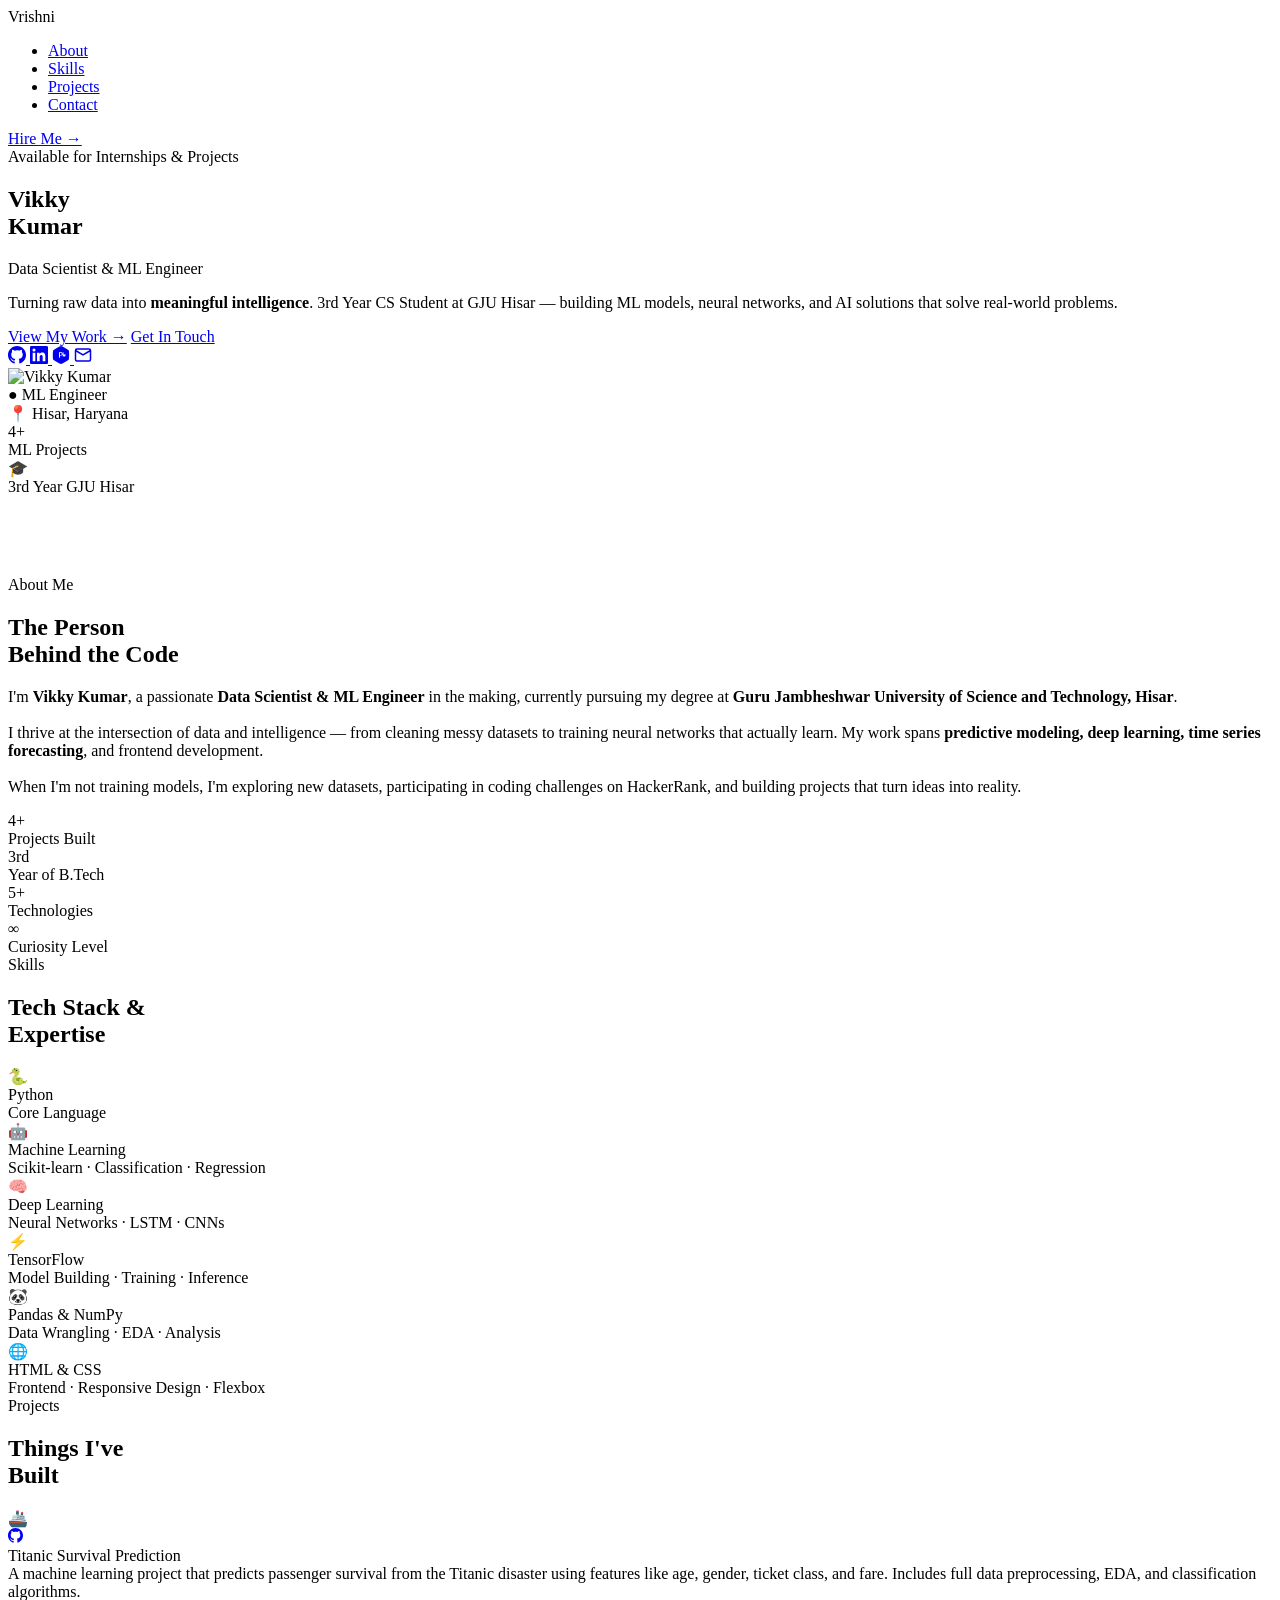
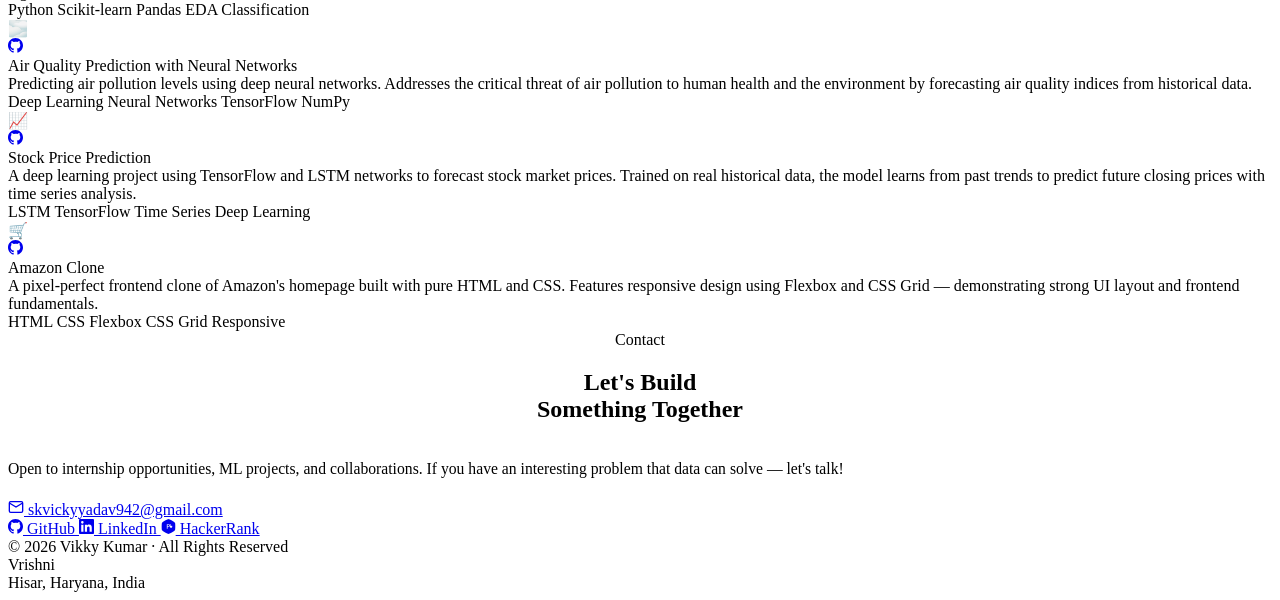
==== index.html @ 00e111b5 "Rename portfolio_index.html to index.html" ====
<!DOCTYPE html>
<html lang="en">
<head>
  <meta charset="UTF-8">
  <meta name="viewport" content="width=device-width, initial-scale=1.0">
  <title>Vikky Kumar — Data Scientist & ML Engineer</title>
  <link href="https://fonts.googleapis.com/css2?family=Syne:wght@400;600;700;800&family=DM+Mono:wght@300;400;500&family=Outfit:wght@300;400;500;600&display=swap" rel="stylesheet">
  <link rel="stylesheet" href="portfolio_style.css">
</head>
<body>

  <div class="cursor" id="cursor"></div>
  <div class="cursor-trail" id="cursorTrail"></div>

  <div class="blob blob-1"></div>
  <div class="blob blob-2"></div>
  <div class="blob blob-3"></div>

  <nav>
    <div class="nav-logo">Vrishni</div>
    <ul class="nav-links">
      <li><a href="#about">About</a></li>
      <li><a href="#skills">Skills</a></li>
      <li><a href="#projects">Projects</a></li>
      <li><a href="#contact">Contact</a></li>
    </ul>
    <a href="mailto:skvickyyadav942@gmail.com" class="nav-cta">Hire Me →</a>
  </nav>

  <main>

    <!-- HERO -->
    <section id="hero">
      <div class="hero-left">
        <div class="hero-badge">
          <span class="badge-dot"></span>
          Available for Internships &amp; Projects
        </div>
        <h1 class="hero-name">
          Vikky<br>
          <span class="highlight">Kumar</span>
        </h1>
        <p class="hero-role">Data Scientist &amp; ML Engineer</p>
        <p class="hero-desc">
          Turning raw data into <strong>meaningful intelligence</strong>.
          3rd Year CS Student at GJU Hisar — building ML models, neural networks,
          and AI solutions that solve real-world problems.
        </p>
        <div class="hero-btns">
          <a href="#projects" class="btn-primary">View My Work →</a>
          <a href="mailto:skvickyyadav942@gmail.com" class="btn-secondary">Get In Touch</a>
        </div>
        <div class="hero-socials">
          <a href="https://github.com/Vicky-Vrishni" target="_blank" title="GitHub">
            <svg width="18" height="18" viewBox="0 0 24 24" fill="currentColor"><path d="M12 0C5.374 0 0 5.373 0 12c0 5.302 3.438 9.8 8.207 11.387.599.111.793-.261.793-.577v-2.234c-3.338.726-4.033-1.416-4.033-1.416-.546-1.387-1.333-1.756-1.333-1.756-1.089-.745.083-.729.083-.729 1.205.084 1.839 1.237 1.839 1.237 1.07 1.834 2.807 1.304 3.492.997.107-.775.418-1.305.762-1.604-2.665-.305-5.467-1.334-5.467-5.931 0-1.311.469-2.381 1.236-3.221-.124-.303-.535-1.524.117-3.176 0 0 1.008-.322 3.301 1.23A11.509 11.509 0 0112 5.803c1.02.005 2.047.138 3.006.404 2.291-1.552 3.297-1.23 3.297-1.23.653 1.653.242 2.874.118 3.176.77.84 1.235 1.911 1.235 3.221 0 4.609-2.807 5.624-5.479 5.921.43.372.823 1.102.823 2.222v3.293c0 .319.192.694.801.576C20.566 21.797 24 17.3 24 12c0-6.627-5.373-12-12-12z"/></svg>
          </a>
          <a href="https://www.linkedin.com/in/vicky-kumar-167189323" target="_blank" title="LinkedIn">
            <svg width="18" height="18" viewBox="0 0 24 24" fill="currentColor"><path d="M20.447 20.452h-3.554v-5.569c0-1.328-.027-3.037-1.852-3.037-1.853 0-2.136 1.445-2.136 2.939v5.667H9.351V9h3.414v1.561h.046c.477-.9 1.637-1.85 3.37-1.85 3.601 0 4.267 2.37 4.267 5.455v6.286zM5.337 7.433a2.062 2.062 0 01-2.063-2.065 2.064 2.064 0 112.063 2.065zm1.782 13.019H3.555V9h3.564v11.452zM22.225 0H1.771C.792 0 0 .774 0 1.729v20.542C0 23.227.792 24 1.771 24h20.451C23.2 24 24 23.227 24 22.271V1.729C24 .774 23.2 0 22.222 0h.003z"/></svg>
          </a>
          <a href="https://www.hackerrank.com/profile/skvickyyadav942" target="_blank" title="HackerRank">
            <svg width="18" height="18" viewBox="0 0 24 24" fill="currentColor"><path d="M12 0c1.285 0 9.75 4.886 10.392 6 .645 1.115.645 10.885 0 12S13.287 24 12 24C10.714 24 2.25 19.114 1.608 18 .963 16.886.963 7.115 1.608 6 2.253 4.886 10.715 0 12 0zm-1.478 8.356H9.33V15.5h1.192v-2.732h1.434c1.382 0 2.206-.744 2.206-2.202 0-1.39-.792-2.21-2.204-2.21h-1.436zm.006.928h1.386c.796 0 1.252.42 1.252 1.292 0 .845-.44 1.278-1.252 1.278h-1.386zm4.85-.928h-1.02v5.57h1.02l.001-.588c.21.427.56.665 1.05.665.99 0 1.57-.77 1.57-2.054 0-1.285-.588-2.04-1.575-2.04-.484 0-.835.24-1.046.66zm.82.815c.643 0 .996.48.996 1.277 0 .798-.353 1.278-.996 1.278-.644 0-.997-.48-.997-1.278 0-.797.353-1.277.997-1.277z"/></svg>
          </a>
          <a href="mailto:skvickyyadav942@gmail.com" title="Email">
            <svg width="18" height="18" viewBox="0 0 24 24" fill="none" stroke="currentColor" stroke-width="2"><path d="M4 4h16c1.1 0 2 .9 2 2v12c0 1.1-.9 2-2 2H4c-1.1 0-2-.9-2-2V6c0-1.1.9-2 2-2z"/><polyline points="22,6 12,12 2,6"/></svg>
          </a>
        </div>
      </div>

      <div class="hero-right">
        <div class="photo-frame">
          <div class="photo-glow"></div>
          <div class="photo-inner">
            <img src="my_image.jpeg" alt="Vikky Kumar">
            <div class="photo-overlay">
              <div class="photo-tag">● ML Engineer</div>
              <div class="photo-location">📍 Hisar, Haryana</div>
            </div>
          </div>
          <div class="floating-badge">
            <div class="fb-num">4+</div>
            <div class="fb-label">ML Projects</div>
          </div>
          <div class="floating-badge2">
            <div class="fb2-icon">🎓</div>
            <div class="fb2-text">
              <span>3rd Year</span>
              GJU Hisar
            </div>
          </div>
        </div>
      </div>
    </section>

    <section id="about" style="padding-top: 5rem;">
      <div>
        <div class="section-label reveal">About Me</div>
        <h2 class="section-title reveal">The Person<br>Behind the Code</h2>
        <div class="section-divider reveal"></div>
        <p class="about-text reveal">
          I'm <strong>Vikky Kumar</strong>, a passionate
          <strong>Data Scientist &amp; ML Engineer</strong> in the making,
          currently pursuing my degree at
          <strong>Guru Jambheshwar University of Science and Technology, Hisar</strong>.
          <br><br>
          I thrive at the intersection of data and intelligence — from cleaning messy datasets
          to training neural networks that actually learn. My work spans
          <strong>predictive modeling, deep learning, time series forecasting</strong>,
          and frontend development.
          <br><br>
          When I'm not training models, I'm exploring new datasets, participating in coding
          challenges on HackerRank, and building projects that turn ideas into reality.
        </p>
      </div>
      <div class="about-stats">
        <div class="stat-card reveal">
          <div class="stat-num">4+</div>
          <div class="stat-label">Projects Built</div>
        </div>
        <div class="stat-card reveal">
          <div class="stat-num">3rd</div>
          <div class="stat-label">Year of B.Tech</div>
        </div>
        <div class="stat-card reveal">
          <div class="stat-num">5+</div>
          <div class="stat-label">Technologies</div>
        </div>
        <div class="stat-card reveal">
          <div class="stat-num">∞</div>
          <div class="stat-label">Curiosity Level</div>
        </div>
      </div>
    </section>

    <!-- SKILLS -->
    <section id="skills">
      <div class="section-label reveal">Skills</div>
      <h2 class="section-title reveal">Tech Stack &amp;<br>Expertise</h2>
      <div class="section-divider reveal"></div>
      <div class="skills-grid">
        <div class="skill-card reveal">
          <div class="skill-icon">🐍</div>
          <div class="skill-name">Python</div>
          <div class="skill-level">Core Language</div>
          <div class="skill-bar"><div class="skill-fill" style="width:90%"></div></div>
        </div>
        <div class="skill-card reveal">
          <div class="skill-icon">🤖</div>
          <div class="skill-name">Machine Learning</div>
          <div class="skill-level">Scikit-learn · Classification · Regression</div>
          <div class="skill-bar"><div class="skill-fill" style="width:85%"></div></div>
        </div>
        <div class="skill-card reveal">
          <div class="skill-icon">🧠</div>
          <div class="skill-name">Deep Learning</div>
          <div class="skill-level">Neural Networks · LSTM · CNNs</div>
          <div class="skill-bar"><div class="skill-fill" style="width:80%"></div></div>
        </div>
        <div class="skill-card reveal">
          <div class="skill-icon">⚡</div>
          <div class="skill-name">TensorFlow</div>
          <div class="skill-level">Model Building · Training · Inference</div>
          <div class="skill-bar"><div class="skill-fill" style="width:78%"></div></div>
        </div>
        <div class="skill-card reveal">
          <div class="skill-icon">🐼</div>
          <div class="skill-name">Pandas &amp; NumPy</div>
          <div class="skill-level">Data Wrangling · EDA · Analysis</div>
          <div class="skill-bar"><div class="skill-fill" style="width:88%"></div></div>
        </div>
        <div class="skill-card reveal">
          <div class="skill-icon">🌐</div>
          <div class="skill-name">HTML &amp; CSS</div>
          <div class="skill-level">Frontend · Responsive Design · Flexbox</div>
          <div class="skill-bar"><div class="skill-fill" style="width:75%"></div></div>
        </div>
      </div>
    </section>

    <!-- PROJECTS -->
    <section id="projects">
      <div class="section-label reveal">Projects</div>
      <h2 class="section-title reveal">Things I've<br>Built</h2>
      <div class="section-divider reveal"></div>
      <div class="projects-grid">

        <div class="project-card reveal">
          <div class="project-header">
            <div class="project-icon">🚢</div>
            <div class="project-links">
              <a href="https://github.com/Vicky-Vrishni/Titanic-Survival-Prediction" target="_blank" class="proj-link" title="GitHub">
                <svg width="15" height="15" viewBox="0 0 24 24" fill="currentColor"><path d="M12 0C5.374 0 0 5.373 0 12c0 5.302 3.438 9.8 8.207 11.387.599.111.793-.261.793-.577v-2.234c-3.338.726-4.033-1.416-4.033-1.416-.546-1.387-1.333-1.756-1.333-1.756-1.089-.745.083-.729.083-.729 1.205.084 1.839 1.237 1.839 1.237 1.07 1.834 2.807 1.304 3.492.997.107-.775.418-1.305.762-1.604-2.665-.305-5.467-1.334-5.467-5.931 0-1.311.469-2.381 1.236-3.221-.124-.303-.535-1.524.117-3.176 0 0 1.008-.322 3.301 1.23A11.509 11.509 0 0112 5.803c1.02.005 2.047.138 3.006.404 2.291-1.552 3.297-1.23 3.297-1.23.653 1.653.242 2.874.118 3.176.77.84 1.235 1.911 1.235 3.221 0 4.609-2.807 5.624-5.479 5.921.43.372.823 1.102.823 2.222v3.293c0 .319.192.694.801.576C20.566 21.797 24 17.3 24 12c0-6.627-5.373-12-12-12z"/></svg>
              </a>
            </div>
          </div>
          <div class="project-body">
            <div class="project-name">Titanic Survival Prediction</div>
            <div class="project-desc">A machine learning project that predicts passenger survival from the Titanic disaster using features like age, gender, ticket class, and fare. Includes full data preprocessing, EDA, and classification algorithms.</div>
          </div>
          <div class="project-tags">
            <span class="tag">Python</span>
            <span class="tag">Scikit-learn</span>
            <span class="tag">Pandas</span>
            <span class="tag">EDA</span>
            <span class="tag">Classification</span>
          </div>
        </div>

        <div class="project-card reveal">
          <div class="project-header">
            <div class="project-icon">🌫️</div>
            <div class="project-links">
              <a href="https://github.com/Vicky-Vrishni/Predicting-Air-Quality-with-Neural-Networks" target="_blank" class="proj-link" title="GitHub">
                <svg width="15" height="15" viewBox="0 0 24 24" fill="currentColor"><path d="M12 0C5.374 0 0 5.373 0 12c0 5.302 3.438 9.8 8.207 11.387.599.111.793-.261.793-.577v-2.234c-3.338.726-4.033-1.416-4.033-1.416-.546-1.387-1.333-1.756-1.333-1.756-1.089-.745.083-.729.083-.729 1.205.084 1.839 1.237 1.839 1.237 1.07 1.834 2.807 1.304 3.492.997.107-.775.418-1.305.762-1.604-2.665-.305-5.467-1.334-5.467-5.931 0-1.311.469-2.381 1.236-3.221-.124-.303-.535-1.524.117-3.176 0 0 1.008-.322 3.301 1.23A11.509 11.509 0 0112 5.803c1.02.005 2.047.138 3.006.404 2.291-1.552 3.297-1.23 3.297-1.23.653 1.653.242 2.874.118 3.176.77.84 1.235 1.911 1.235 3.221 0 4.609-2.807 5.624-5.479 5.921.43.372.823 1.102.823 2.222v3.293c0 .319.192.694.801.576C20.566 21.797 24 17.3 24 12c0-6.627-5.373-12-12-12z"/></svg>
              </a>
            </div>
          </div>
          <div class="project-body">
            <div class="project-name">Air Quality Prediction with Neural Networks</div>
            <div class="project-desc">Predicting air pollution levels using deep neural networks. Addresses the critical threat of air pollution to human health and the environment by forecasting air quality indices from historical data.</div>
          </div>
          <div class="project-tags">
            <span class="tag">Deep Learning</span>
            <span class="tag">Neural Networks</span>
            <span class="tag">TensorFlow</span>
            <span class="tag">NumPy</span>
          </div>
        </div>

        <div class="project-card reveal">
          <div class="project-header">
            <div class="project-icon">📈</div>
            <div class="project-links">
              <a href="https://github.com/Vicky-Vrishni/Stock-Price-Prediction" target="_blank" class="proj-link" title="GitHub">
                <svg width="15" height="15" viewBox="0 0 24 24" fill="currentColor"><path d="M12 0C5.374 0 0 5.373 0 12c0 5.302 3.438 9.8 8.207 11.387.599.111.793-.261.793-.577v-2.234c-3.338.726-4.033-1.416-4.033-1.416-.546-1.387-1.333-1.756-1.333-1.756-1.089-.745.083-.729.083-.729 1.205.084 1.839 1.237 1.839 1.237 1.07 1.834 2.807 1.304 3.492.997.107-.775.418-1.305.762-1.604-2.665-.305-5.467-1.334-5.467-5.931 0-1.311.469-2.381 1.236-3.221-.124-.303-.535-1.524.117-3.176 0 0 1.008-.322 3.301 1.23A11.509 11.509 0 0112 5.803c1.02.005 2.047.138 3.006.404 2.291-1.552 3.297-1.23 3.297-1.23.653 1.653.242 2.874.118 3.176.77.84 1.235 1.911 1.235 3.221 0 4.609-2.807 5.624-5.479 5.921.43.372.823 1.102.823 2.222v3.293c0 .319.192.694.801.576C20.566 21.797 24 17.3 24 12c0-6.627-5.373-12-12-12z"/></svg>
              </a>
            </div>
          </div>
          <div class="project-body">
            <div class="project-name">Stock Price Prediction</div>
            <div class="project-desc">A deep learning project using TensorFlow and LSTM networks to forecast stock market prices. Trained on real historical data, the model learns from past trends to predict future closing prices with time series analysis.</div>
          </div>
          <div class="project-tags">
            <span class="tag">LSTM</span>
            <span class="tag">TensorFlow</span>
            <span class="tag">Time Series</span>
            <span class="tag">Deep Learning</span>
          </div>
        </div>

        <div class="project-card reveal">
          <div class="project-header">
            <div class="project-icon">🛒</div>
            <div class="project-links">
              <a href="https://github.com/Vicky-Vrishni/Amazon-Clone-using-html-css" target="_blank" class="proj-link" title="GitHub">
                <svg width="15" height="15" viewBox="0 0 24 24" fill="currentColor"><path d="M12 0C5.374 0 0 5.373 0 12c0 5.302 3.438 9.8 8.207 11.387.599.111.793-.261.793-.577v-2.234c-3.338.726-4.033-1.416-4.033-1.416-.546-1.387-1.333-1.756-1.333-1.756-1.089-.745.083-.729.083-.729 1.205.084 1.839 1.237 1.839 1.237 1.07 1.834 2.807 1.304 3.492.997.107-.775.418-1.305.762-1.604-2.665-.305-5.467-1.334-5.467-5.931 0-1.311.469-2.381 1.236-3.221-.124-.303-.535-1.524.117-3.176 0 0 1.008-.322 3.301 1.23A11.509 11.509 0 0112 5.803c1.02.005 2.047.138 3.006.404 2.291-1.552 3.297-1.23 3.297-1.23.653 1.653.242 2.874.118 3.176.77.84 1.235 1.911 1.235 3.221 0 4.609-2.807 5.624-5.479 5.921.43.372.823 1.102.823 2.222v3.293c0 .319.192.694.801.576C20.566 21.797 24 17.3 24 12c0-6.627-5.373-12-12-12z"/></svg>
              </a>
            </div>
          </div>
          <div class="project-body">
            <div class="project-name">Amazon Clone</div>
            <div class="project-desc">A pixel-perfect frontend clone of Amazon's homepage built with pure HTML and CSS. Features responsive design using Flexbox and CSS Grid — demonstrating strong UI layout and frontend fundamentals.</div>
          </div>
          <div class="project-tags">
            <span class="tag">HTML</span>
            <span class="tag">CSS</span>
            <span class="tag">Flexbox</span>
            <span class="tag">CSS Grid</span>
            <span class="tag">Responsive</span>
          </div>
        </div>

      </div>
    </section>

    <!-- CONTACT -->
    <section id="contact">
      <div class="contact-inner">
        <div class="section-label reveal" style="text-align:center">Contact</div>
        <h2 class="section-title reveal" style="text-align:center">Let's Build<br>Something Together</h2>
        <div class="section-divider reveal" style="margin: 1rem auto 2rem"></div>
        <p class="reveal" style="color:var(--muted2); line-height:1.8; font-size:0.98rem;">
          Open to internship opportunities, ML projects, and collaborations.
          If you have an interesting problem that data can solve — let's talk!
        </p>
        <a href="mailto:skvickyyadav942@gmail.com" class="contact-email reveal">
          <svg width="16" height="16" viewBox="0 0 24 24" fill="none" stroke="currentColor" stroke-width="2"><path d="M4 4h16c1.1 0 2 .9 2 2v12c0 1.1-.9 2-2 2H4c-1.1 0-2-.9-2-2V6c0-1.1.9-2 2-2z"/><polyline points="22,6 12,12 2,6"/></svg>
          skvickyyadav942@gmail.com
        </a>
        <div class="contact-socials reveal">
          <a href="https://github.com/Vicky-Vrishni" target="_blank" class="social-link">
            <svg width="15" height="15" viewBox="0 0 24 24" fill="currentColor"><path d="M12 0C5.374 0 0 5.373 0 12c0 5.302 3.438 9.8 8.207 11.387.599.111.793-.261.793-.577v-2.234c-3.338.726-4.033-1.416-4.033-1.416-.546-1.387-1.333-1.756-1.333-1.756-1.089-.745.083-.729.083-.729 1.205.084 1.839 1.237 1.839 1.237 1.07 1.834 2.807 1.304 3.492.997.107-.775.418-1.305.762-1.604-2.665-.305-5.467-1.334-5.467-5.931 0-1.311.469-2.381 1.236-3.221-.124-.303-.535-1.524.117-3.176 0 0 1.008-.322 3.301 1.23A11.509 11.509 0 0112 5.803c1.02.005 2.047.138 3.006.404 2.291-1.552 3.297-1.23 3.297-1.23.653 1.653.242 2.874.118 3.176.77.84 1.235 1.911 1.235 3.221 0 4.609-2.807 5.624-5.479 5.921.43.372.823 1.102.823 2.222v3.293c0 .319.192.694.801.576C20.566 21.797 24 17.3 24 12c0-6.627-5.373-12-12-12z"/></svg>
            GitHub
          </a>
          <a href="https://www.linkedin.com/in/vicky-kumar-167189323" target="_blank" class="social-link">
            <svg width="15" height="15" viewBox="0 0 24 24" fill="currentColor"><path d="M20.447 20.452h-3.554v-5.569c0-1.328-.027-3.037-1.852-3.037-1.853 0-2.136 1.445-2.136 2.939v5.667H9.351V9h3.414v1.561h.046c.477-.9 1.637-1.85 3.37-1.85 3.601 0 4.267 2.37 4.267 5.455v6.286zM5.337 7.433a2.062 2.062 0 01-2.063-2.065 2.064 2.064 0 112.063 2.065zm1.782 13.019H3.555V9h3.564v11.452zM22.225 0H1.771C.792 0 0 .774 0 1.729v20.542C0 23.227.792 24 1.771 24h20.451C23.2 24 24 23.227 24 22.271V1.729C24 .774 23.2 0 22.222 0h.003z"/></svg>
            LinkedIn
          </a>
          <a href="https://www.hackerrank.com/profile/skvickyyadav942" target="_blank" class="social-link">
            <svg width="15" height="15" viewBox="0 0 24 24" fill="currentColor"><path d="M12 0c1.285 0 9.75 4.886 10.392 6 .645 1.115.645 10.885 0 12S13.287 24 12 24C10.714 24 2.25 19.114 1.608 18 .963 16.886.963 7.115 1.608 6 2.253 4.886 10.715 0 12 0zm-1.478 8.356H9.33V15.5h1.192v-2.732h1.434c1.382 0 2.206-.744 2.206-2.202 0-1.39-.792-2.21-2.204-2.21h-1.436zm.006.928h1.386c.796 0 1.252.42 1.252 1.292 0 .845-.44 1.278-1.252 1.278h-1.386zm4.85-.928h-1.02v5.57h1.02l.001-.588c.21.427.56.665 1.05.665.99 0 1.57-.77 1.57-2.054 0-1.285-.588-2.04-1.575-2.04-.484 0-.835.24-1.046.66zm.82.815c.643 0 .996.48.996 1.277 0 .798-.353 1.278-.996 1.278-.644 0-.997-.48-.997-1.278 0-.797.353-1.277.997-1.277z"/></svg>
            HackerRank
          </a>
        </div>
      </div>
    </section>

  </main>

  <footer>
    <div class="footer-text">© 2026 Vikky Kumar · All Rights Reserved</div>
    <div class="footer-logo">Vrishni</div>
    <div class="footer-text">Hisar, Haryana, India</div>
  </footer>

  <script>
    const cursor = document.getElementById('cursor');
    const trail  = document.getElementById('cursorTrail');
    let mx = 0, my = 0, tx = 0, ty = 0;

    document.addEventListener('mousemove', e => {
      mx = e.clientX; my = e.clientY;
      cursor.style.transform = `translate(${mx - 6}px, ${my - 6}px)`;
    });

    function animateTrail() {
      tx += (mx - tx) * 0.12;
      ty += (my - ty) * 0.12;
      trail.style.transform = `translate(${tx - 18}px, ${ty - 18}px)`;
      requestAnimationFrame(animateTrail);
    }
    animateTrail();

    document.querySelectorAll('a, button').forEach(el => {
      el.addEventListener('mouseenter', () => { trail.style.width = '50px'; trail.style.height = '50px'; });
      el.addEventListener('mouseleave', () => { trail.style.width = '36px'; trail.style.height = '36px'; });
    });

    const reveals  = document.querySelectorAll('.reveal');
    const observer = new IntersectionObserver(entries => {
      entries.forEach((entry, i) => {
        if (entry.isIntersecting) {
          setTimeout(() => entry.target.classList.add('visible'), i * 60);
          observer.unobserve(entry.target);
        }
      });
    }, { threshold: 0.1 });
    reveals.forEach(el => observer.observe(el));

    const skillBars   = document.querySelectorAll('.skill-fill');
    const barObserver = new IntersectionObserver(entries => {
      entries.forEach(entry => {
        if (entry.isIntersecting) {
          const target = entry.target;
          const width  = target.style.width;
          target.style.width = '0';
          setTimeout(() => { target.style.width = width; }, 200);
          barObserver.unobserve(target);
        }
      });
    }, { threshold: 0.5 });
    skillBars.forEach(bar => barObserver.observe(bar));
  </script>

</body>
</html>
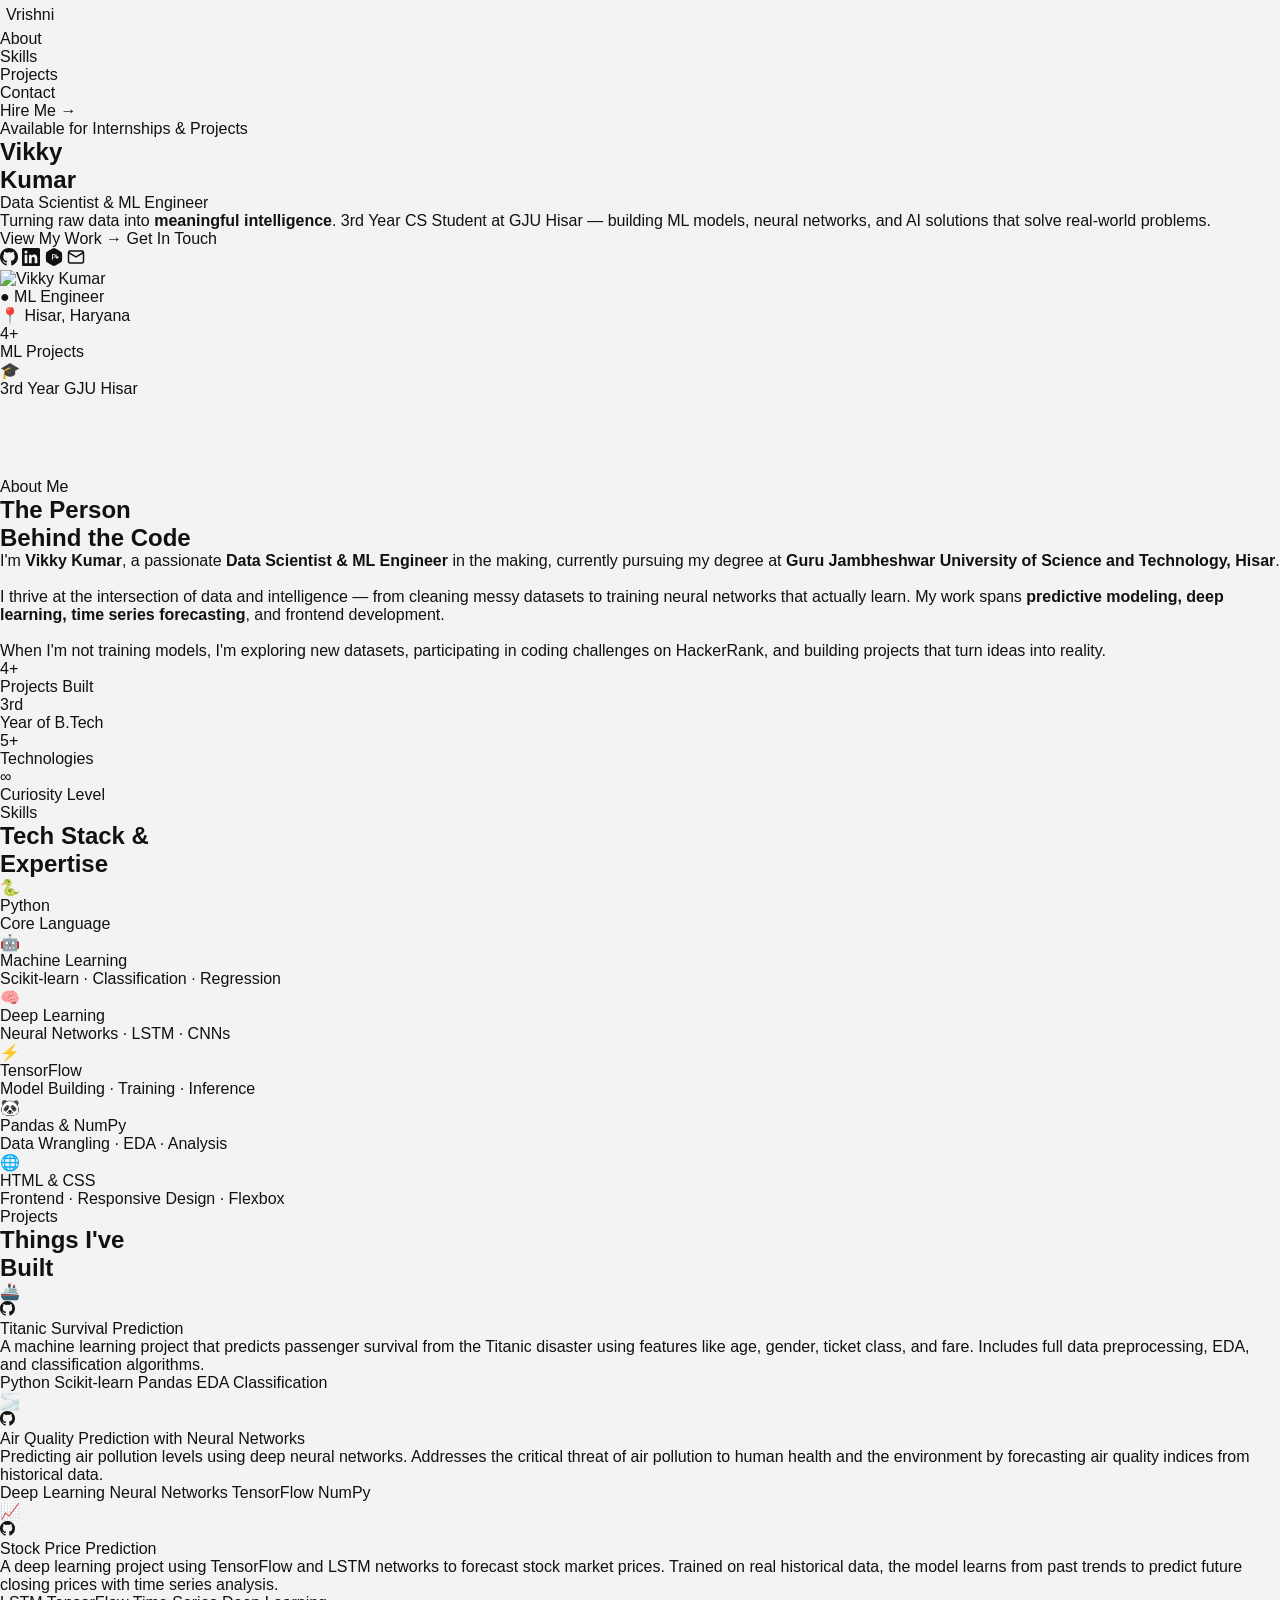
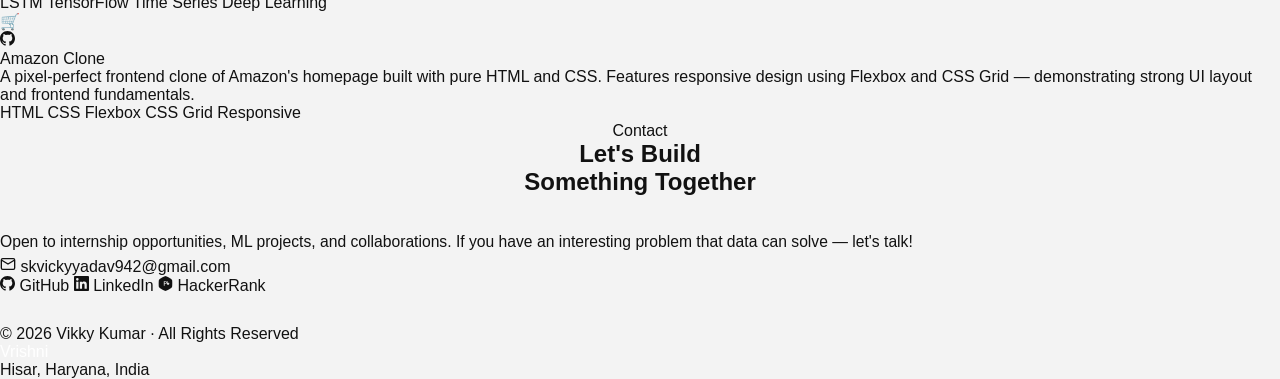
==== commit bf458f41: "Update index.html" ====
--- a/index.html
+++ b/index.html
@@ -5,7 +5,7 @@
   <meta name="viewport" content="width=device-width, initial-scale=1.0">
   <title>Vikky Kumar — Data Scientist & ML Engineer</title>
   <link href="https://fonts.googleapis.com/css2?family=Syne:wght@400;600;700;800&family=DM+Mono:wght@300;400;500&family=Outfit:wght@300;400;500;600&display=swap" rel="stylesheet">
-  <link rel="stylesheet" href="portfolio_style.css">
+  <link rel="stylesheet" href="./style.css">
 </head>
 <body>
 
--- a/style.css
+++ b/style.css
@@ -0,0 +1,461 @@
+/* =====================
+   RESET & BASE STYLES
+======================== */
+* {
+  margin: 0;
+  padding: 0;
+  box-sizing: border-box;
+}
+
+body {
+  font-family: Arial, sans-serif;
+  background-color: #f3f3f3;
+  color: #111;
+}
+
+a {
+  text-decoration: none;
+  color: inherit;
+}
+
+ul {
+  list-style: none;
+}
+
+/* =====================
+   NAVBAR
+======================== */
+.navbar {
+  background-color: #0f1111;
+  color: white;
+  display: flex;
+  align-items: center;
+  padding: 10px 15px;
+  gap: 10px;
+  flex-wrap: wrap;
+}
+
+/* Logo */
+.nav-logo {
+  display: flex;
+  align-items: center;
+  border: 2px solid transparent;
+  padding: 4px;
+  border-radius: 3px;
+}
+.nav-logo:hover {
+  border-color: white;
+}
+.logo-img {
+  width: 100px;
+  filter: brightness(0) invert(1);
+}
+
+/* Delivery Address */
+.nav-address {
+  display: flex;
+  flex-direction: column;
+  font-size: 13px;
+  border: 2px solid transparent;
+  padding: 4px 8px;
+  border-radius: 3px;
+  cursor: pointer;
+}
+.nav-address:hover {
+  border-color: white;
+}
+.deliver-to {
+  color: #ccc;
+  font-size: 11px;
+}
+.address {
+  font-weight: 700;
+  font-size: 13px;
+}
+
+/* Search Bar */
+.nav-search {
+  display: flex;
+  flex: 1;
+  height: 40px;
+  border-radius: 4px;
+  overflow: hidden;
+  min-width: 200px;
+}
+.search-select {
+  background-color: #f3f3f3;
+  border: none;
+  padding: 0 8px;
+  font-size: 12px;
+  cursor: pointer;
+  color: #111;
+  border-radius: 4px 0 0 4px;
+}
+.search-input {
+  flex: 1;
+  border: none;
+  outline: none;
+  padding: 0 12px;
+  font-size: 14px;
+  color: #111;
+}
+.search-btn {
+  background-color: #febd69;
+  border: none;
+  padding: 0 16px;
+  cursor: pointer;
+  font-size: 18px;
+  color: #111;
+  border-radius: 0 4px 4px 0;
+  transition: background 0.2s;
+}
+.search-btn:hover {
+  background-color: #f3a847;
+}
+
+/* Language */
+.nav-lang {
+  font-size: 14px;
+  font-weight: 700;
+  border: 2px solid transparent;
+  padding: 4px 8px;
+  border-radius: 3px;
+  cursor: pointer;
+}
+.nav-lang:hover {
+  border-color: white;
+}
+
+/* Account & Returns */
+.nav-account,
+.nav-returns {
+  display: flex;
+  flex-direction: column;
+  font-size: 13px;
+  border: 2px solid transparent;
+  padding: 4px 8px;
+  border-radius: 3px;
+  cursor: pointer;
+}
+.nav-account:hover,
+.nav-returns:hover {
+  border-color: white;
+}
+.hello-text {
+  color: #ccc;
+  font-size: 11px;
+}
+.account-text {
+  font-weight: 700;
+}
+
+/* Cart */
+.nav-cart a {
+  display: flex;
+  align-items: flex-end;
+  gap: 4px;
+  font-weight: 700;
+  font-size: 14px;
+  color: white;
+  border: 2px solid transparent;
+  padding: 4px 8px;
+  border-radius: 3px;
+  position: relative;
+}
+.nav-cart a:hover {
+  border-color: white;
+}
+.cart-icon {
+  font-size: 28px;
+  color: white;
+}
+.cart-count {
+  position: absolute;
+  top: 0px;
+  left: 22px;
+  background-color: #f08804;
+  color: white;
+  border-radius: 50%;
+  font-size: 12px;
+  font-weight: 700;
+  width: 18px;
+  height: 18px;
+  display: flex;
+  align-items: center;
+  justify-content: center;
+}
+.cart-text {
+  font-weight: 700;
+}
+
+/* =====================
+   SUB NAVBAR
+======================== */
+.sub-navbar {
+  background-color: #232f3e;
+  padding: 8px 15px;
+}
+.sub-navbar ul {
+  display: flex;
+  gap: 5px;
+  flex-wrap: wrap;
+}
+.sub-navbar ul li a {
+  color: white;
+  font-size: 13px;
+  padding: 6px 10px;
+  border-radius: 2px;
+  border: 2px solid transparent;
+  display: block;
+}
+.sub-navbar ul li a:hover {
+  border-color: white;
+}
+.prime-link {
+  color: #00bfff !important;
+}
+
+/* =====================
+   HERO BANNER
+======================== */
+.hero-banner {
+  position: relative;
+  width: 100%;
+  overflow: hidden;
+}
+.banner-slider {
+  position: relative;
+}
+.banner-img {
+  width: 100%;
+  max-height: 400px;
+  object-fit: cover;
+  display: block;
+}
+.banner-overlay {
+  position: absolute;
+  top: 50%;
+  left: 6%;
+  transform: translateY(-50%);
+  background: rgba(0, 0, 0, 0.5);
+  color: white;
+  padding: 20px 30px;
+  border-radius: 8px;
+  text-align: center;
+}
+.banner-overlay h2 {
+  font-size: 28px;
+  margin-bottom: 10px;
+}
+.banner-overlay p {
+  font-size: 16px;
+  margin-bottom: 15px;
+}
+.banner-btn {
+  background-color: #febd69;
+  color: #111;
+  padding: 10px 22px;
+  border-radius: 4px;
+  font-weight: 700;
+  font-size: 14px;
+  transition: background 0.2s;
+  display: inline-block;
+}
+.banner-btn:hover {
+  background-color: #f3a847;
+}
+
+/* =====================
+   MAIN CONTENT
+======================== */
+.main-content {
+  max-width: 1300px;
+  margin: 0 auto;
+  padding: 20px 15px;
+}
+
+/* =====================
+   SHOP SECTION - GRID
+======================== */
+.shop-section {
+  display: grid;
+  grid-template-columns: repeat(4, 1fr);
+  gap: 20px;
+}
+
+/* =====================
+   SHOP BOX
+======================== */
+.shop-box {
+  background-color: white;
+  padding: 18px;
+  border-radius: 4px;
+  display: flex;
+  flex-direction: column;
+  gap: 12px;
+  transition: box-shadow 0.2s;
+}
+.shop-box:hover {
+  box-shadow: 0 4px 16px rgba(0,0,0,0.15);
+}
+.shop-box h2 {
+  font-size: 17px;
+  font-weight: 700;
+  color: #111;
+}
+
+/* 2x2 Grid inside box */
+.shop-box-images {
+  display: grid;
+  grid-template-columns: 1fr 1fr;
+  gap: 10px;
+}
+.shop-img-wrap {
+  display: flex;
+  flex-direction: column;
+  align-items: center;
+  gap: 5px;
+}
+.shop-img-wrap img {
+  width: 100%;
+  height: 100px;
+  object-fit: contain;
+  border-radius: 4px;
+  transition: transform 0.2s;
+}
+.shop-img-wrap img:hover {
+  transform: scale(1.05);
+}
+.shop-img-wrap p {
+  font-size: 11px;
+  text-align: center;
+  color: #555;
+}
+
+/* See More */
+.see-more {
+  display: inline-block;
+  margin-top: auto;
+  color: #007185;
+  font-size: 13px;
+  font-weight: 600;
+}
+.see-more:hover {
+  color: #c7511f;
+  text-decoration: underline;
+}
+
+/* =====================
+   FOOTER
+======================== */
+footer {
+  margin-top: 30px;
+}
+
+/* Back to Top */
+.footer-top {
+  background-color: #37475a;
+  color: white;
+  text-align: center;
+  padding: 14px;
+  font-size: 14px;
+  cursor: pointer;
+  transition: background 0.2s;
+}
+.footer-top:hover {
+  background-color: #4a5f78;
+}
+
+/* Footer Links */
+.footer-links {
+  background-color: #131921;
+  color: white;
+  display: flex;
+  justify-content: center;
+  gap: 60px;
+  padding: 40px 30px;
+  flex-wrap: wrap;
+}
+.footer-col h3 {
+  font-size: 15px;
+  font-weight: 700;
+  margin-bottom: 12px;
+}
+.footer-col ul li {
+  margin-bottom: 7px;
+}
+.footer-col ul li a {
+  color: #ddd;
+  font-size: 13px;
+  transition: color 0.2s;
+}
+.footer-col ul li a:hover {
+  color: #febd69;
+}
+
+/* Footer Bottom */
+.footer-bottom {
+  background-color: #0f1111;
+  color: #ddd;
+  text-align: center;
+  padding: 20px;
+  display: flex;
+  flex-direction: column;
+  align-items: center;
+  gap: 10px;
+}
+.footer-logo {
+  width: 80px;
+  filter: brightness(0) invert(1);
+}
+.footer-bottom p {
+  font-size: 12px;
+}
+.footer-bottom-links {
+  display: flex;
+  gap: 15px;
+  flex-wrap: wrap;
+  justify-content: center;
+}
+.footer-bottom-links a {
+  font-size: 12px;
+  color: #ddd;
+}
+.footer-bottom-links a:hover {
+  color: #febd69;
+  text-decoration: underline;
+}
+
+/* =====================
+   RESPONSIVE
+======================== */
+@media (max-width: 1024px) {
+  .shop-section {
+    grid-template-columns: repeat(3, 1fr);
+  }
+}
+
+@media (max-width: 768px) {
+  .shop-section {
+    grid-template-columns: repeat(2, 1fr);
+  }
+  .navbar {
+    flex-wrap: wrap;
+  }
+  .nav-search {
+    order: 5;
+    width: 100%;
+  }
+  .banner-overlay h2 {
+    font-size: 18px;
+  }
+}
+
+@media (max-width: 480px) {
+  .shop-section {
+    grid-template-columns: 1fr;
+  }
+  .footer-links {
+    gap: 25px;
+  }
+}
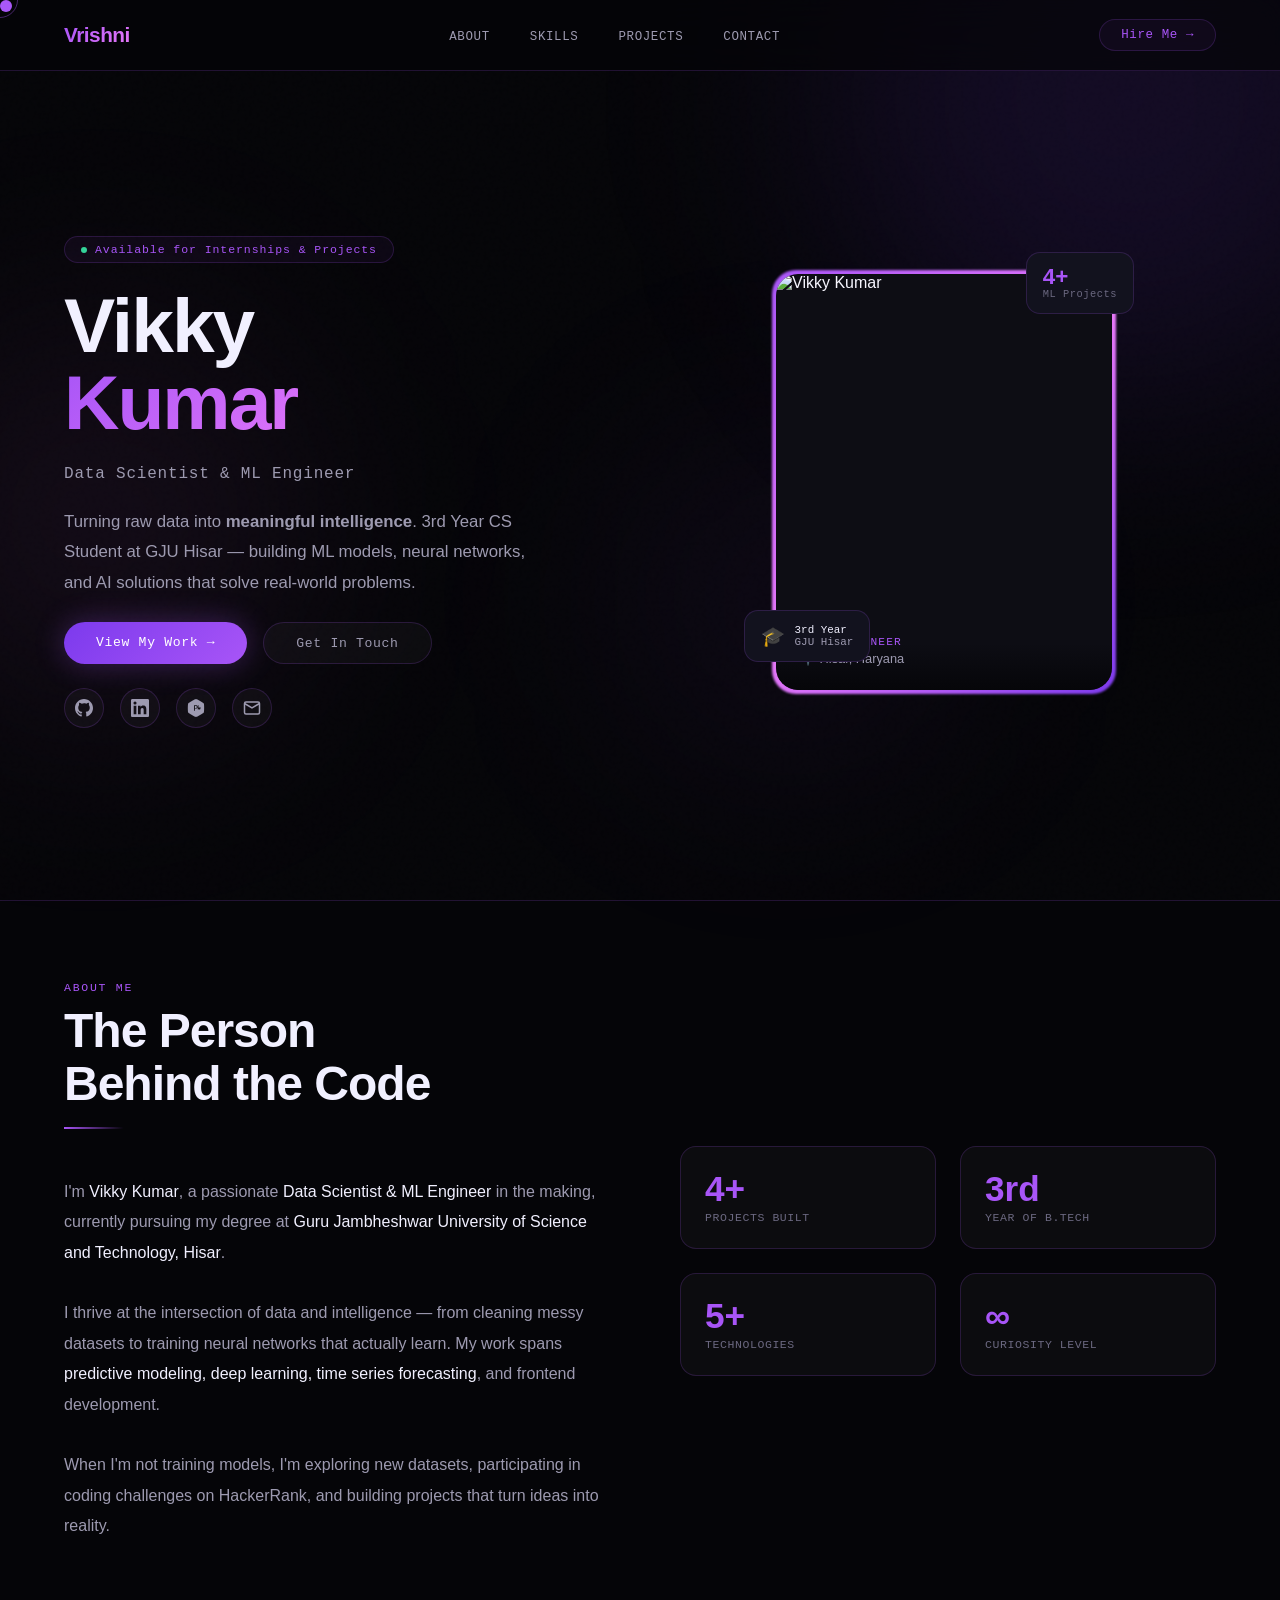
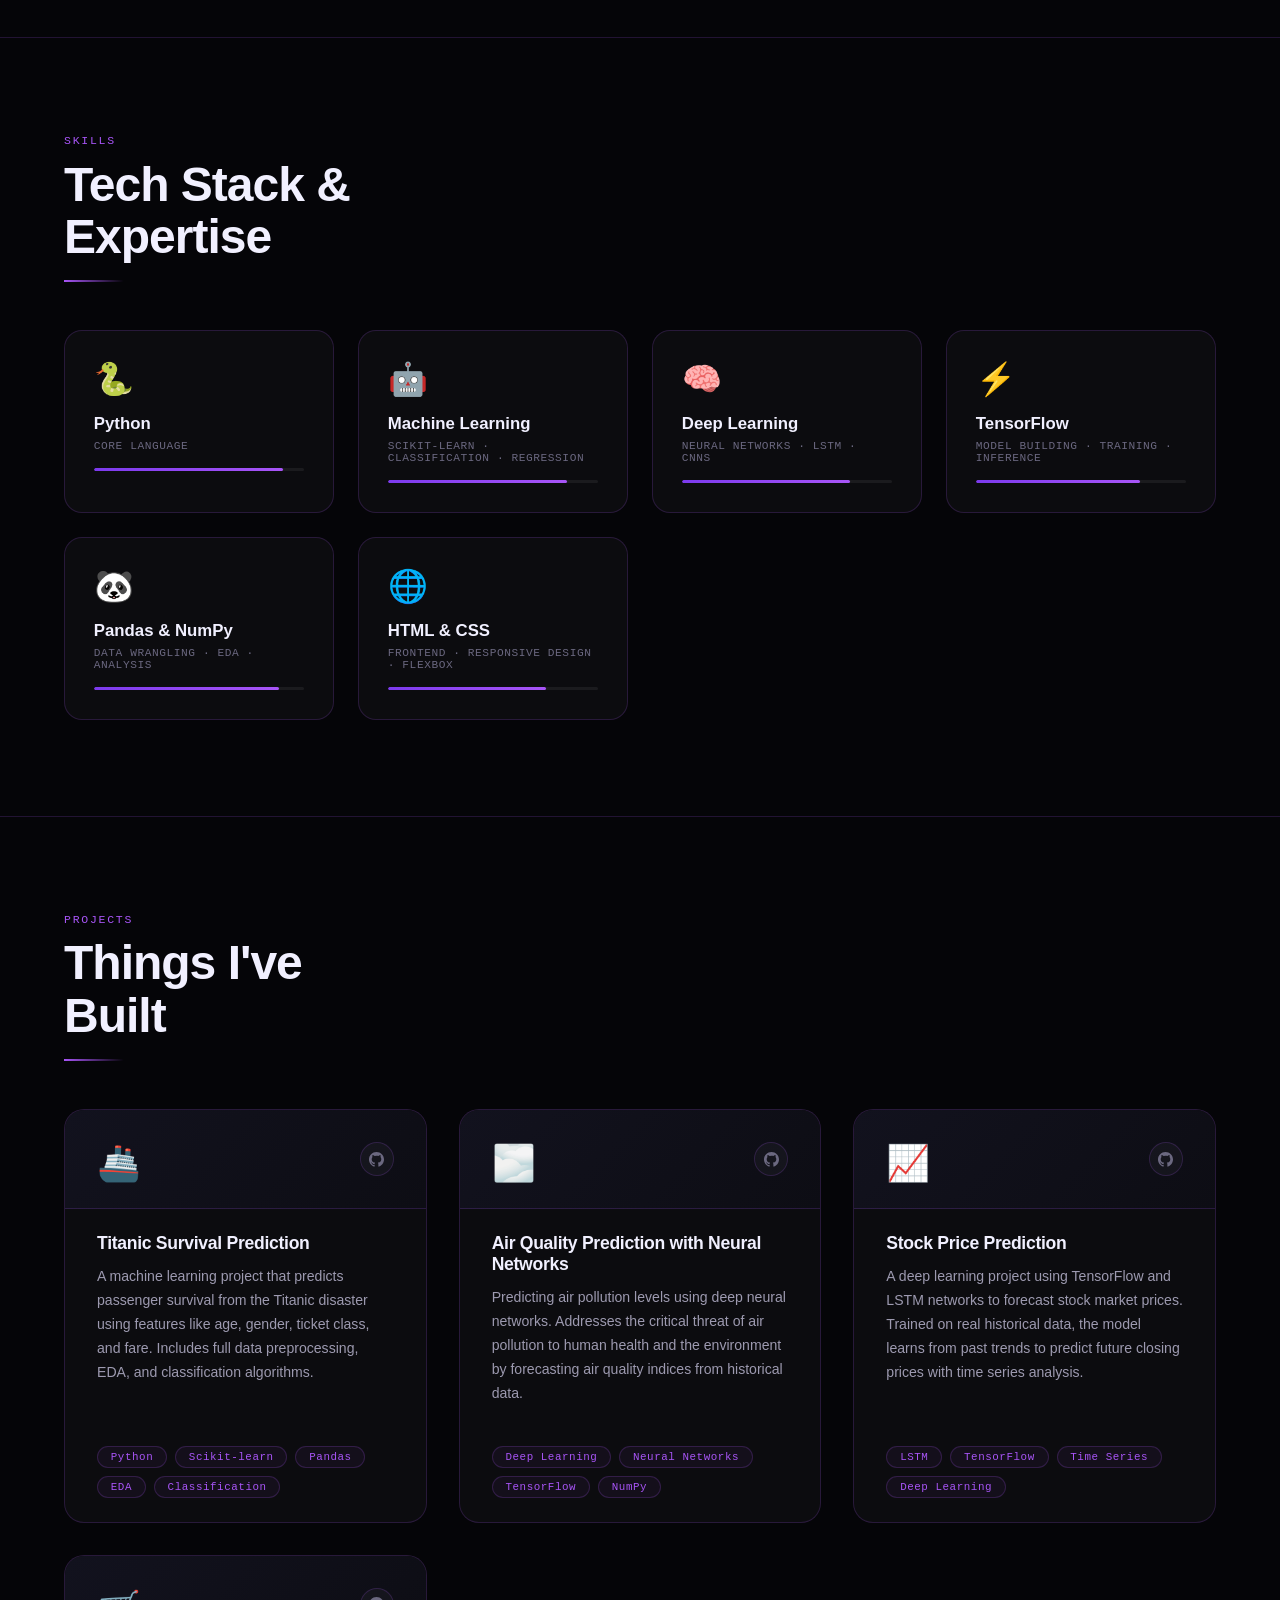
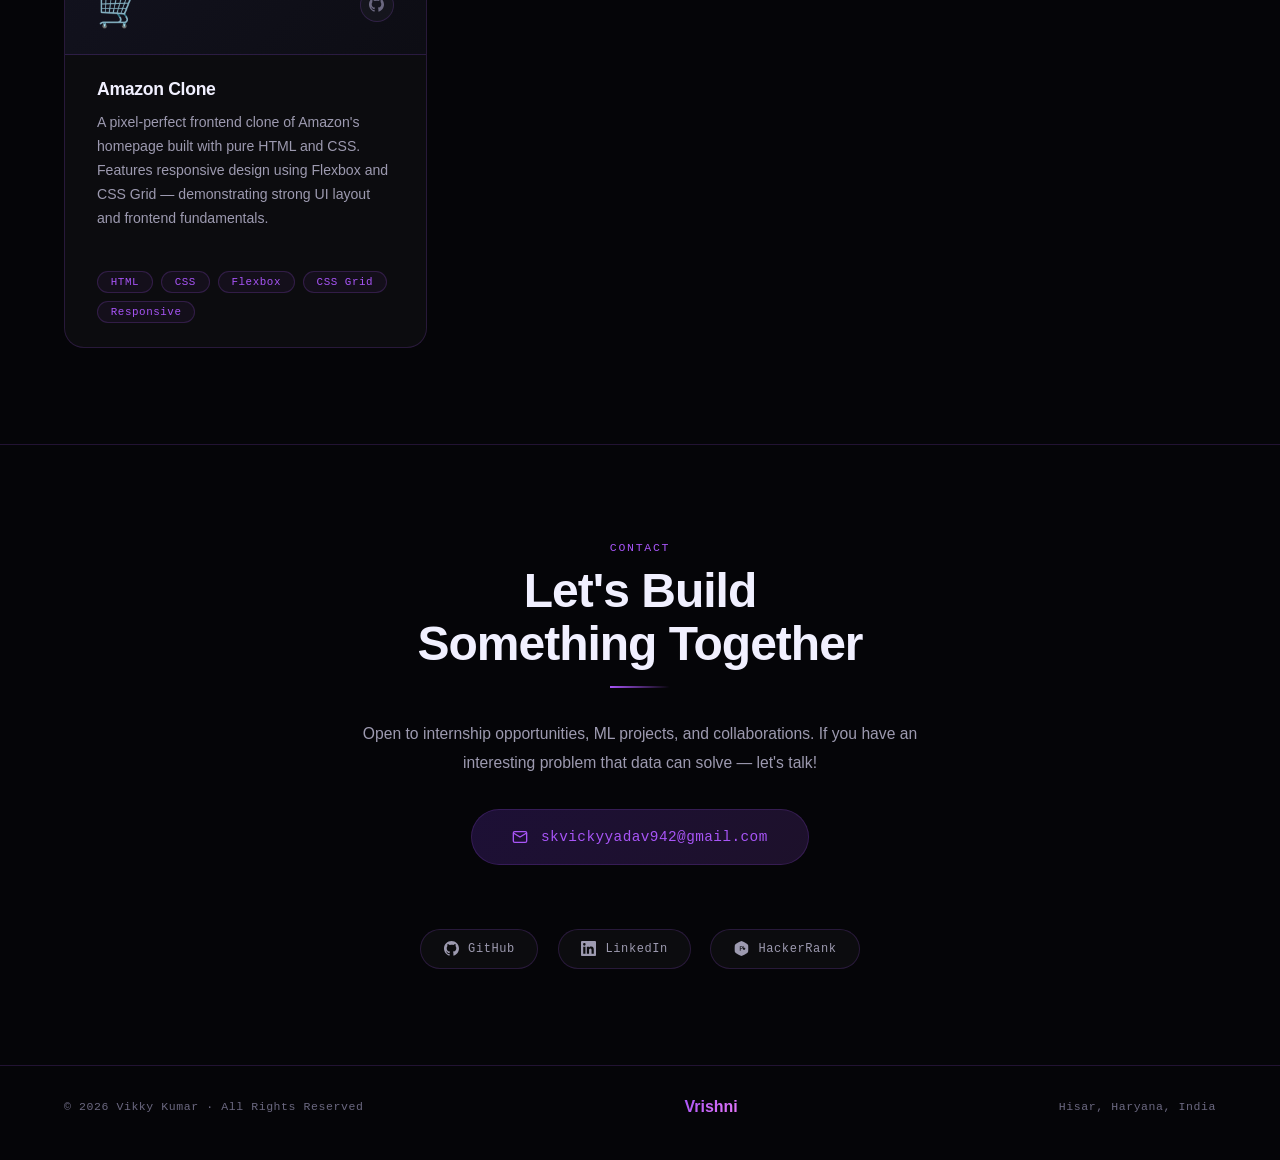
==== commit 9575358d: "Update index.html" ====
--- a/index.html
+++ b/index.html
@@ -5,7 +5,7 @@
   <meta name="viewport" content="width=device-width, initial-scale=1.0">
   <title>Vikky Kumar — Data Scientist & ML Engineer</title>
   <link href="https://fonts.googleapis.com/css2?family=Syne:wght@400;600;700;800&family=DM+Mono:wght@300;400;500&family=Outfit:wght@300;400;500;600&display=swap" rel="stylesheet">
-  <link rel="stylesheet" href="./style.css">
+  <link rel="stylesheet" href="portfolio_style.css">
 </head>
 <body>
 
--- a/portfolio_style.css
+++ b/portfolio_style.css
@@ -0,0 +1,166 @@
+:root {
+  --bg: #050508;
+  --bg2: #0d0d14;
+  --bg3: #12121e;
+  --purple: #a855f7;
+  --purple-dim: #7c3aed;
+  --purple-glow: rgba(168,85,247,0.15);
+  --purple-ultra: rgba(168,85,247,0.05);
+  --white: #f1f0ff;
+  --muted: #6b6880;
+  --muted2: #9d9ab0;
+  --accent: #e879f9;
+  --green: #34d399;
+  --border: rgba(168,85,247,0.18);
+  --card: rgba(255,255,255,0.03);
+}
+
+*, *::before, *::after { margin: 0; padding: 0; box-sizing: border-box; }
+html { scroll-behavior: smooth; }
+body { background: var(--bg); color: var(--white); font-family: 'Outfit', sans-serif; overflow-x: hidden; cursor: none; }
+
+.cursor { width: 12px; height: 12px; background: var(--purple); border-radius: 50%; position: fixed; top: 0; left: 0; pointer-events: none; z-index: 9999; transition: transform 0.1s; mix-blend-mode: screen; }
+.cursor-trail { width: 36px; height: 36px; border: 1px solid rgba(168,85,247,0.4); border-radius: 50%; position: fixed; top: 0; left: 0; pointer-events: none; z-index: 9998; transition: transform 0.25s ease, width 0.2s, height 0.2s; }
+
+body::before { content: ''; position: fixed; inset: 0; background-image: url("data:image/svg+xml,%3Csvg viewBox='0 0 256 256' xmlns='http://www.w3.org/2000/svg'%3E%3Cfilter id='noise'%3E%3CfeTurbulence type='fractalNoise' baseFrequency='0.9' numOctaves='4' stitchTiles='stitch'/%3E%3C/filter%3E%3Crect width='100%25' height='100%25' filter='url(%23noise)' opacity='0.04'/%3E%3C/svg%3E"); pointer-events: none; z-index: 1; opacity: 0.4; }
+
+.blob { position: fixed; border-radius: 50%; filter: blur(120px); pointer-events: none; z-index: 0; }
+.blob-1 { width: 600px; height: 600px; background: rgba(124,58,237,0.12); top: -200px; right: -150px; animation: drift 18s ease-in-out infinite; }
+.blob-2 { width: 400px; height: 400px; background: rgba(232,121,249,0.07); bottom: 20%; left: -100px; animation: drift 22s ease-in-out infinite reverse; }
+.blob-3 { width: 300px; height: 300px; background: rgba(168,85,247,0.08); top: 50%; left: 50%; animation: drift 15s ease-in-out infinite 3s; }
+
+@keyframes drift {
+  0%, 100% { transform: translate(0, 0) scale(1); }
+  33%       { transform: translate(30px, -40px) scale(1.05); }
+  66%       { transform: translate(-20px, 20px) scale(0.95); }
+}
+
+nav { position: fixed; top: 0; left: 0; right: 0; z-index: 100; display: flex; align-items: center; justify-content: space-between; padding: 1.2rem 4rem; background: rgba(5,5,8,0.7); backdrop-filter: blur(20px); border-bottom: 1px solid var(--border); }
+.nav-logo { font-family: 'Syne', sans-serif; font-weight: 800; font-size: 1.3rem; background: linear-gradient(135deg, var(--purple), var(--accent)); -webkit-background-clip: text; -webkit-text-fill-color: transparent; letter-spacing: -0.5px; }
+.nav-links { display: flex; gap: 2.5rem; list-style: none; }
+.nav-links a { font-family: 'DM Mono', monospace; font-size: 0.78rem; color: var(--muted2); text-decoration: none; letter-spacing: 0.05em; transition: color 0.2s; text-transform: uppercase; }
+.nav-links a:hover { color: var(--purple); }
+.nav-cta { font-family: 'DM Mono', monospace; font-size: 0.78rem; padding: 0.5rem 1.3rem; border: 1px solid var(--border); border-radius: 100px; color: var(--purple); text-decoration: none; transition: all 0.3s; background: var(--purple-ultra); letter-spacing: 0.05em; }
+.nav-cta:hover { background: var(--purple-glow); border-color: var(--purple); }
+
+main { position: relative; z-index: 2; }
+
+#hero { min-height: 100vh; display: grid; grid-template-columns: 1fr 1fr; align-items: center; padding: 8rem 4rem 4rem; gap: 4rem; max-width: 1300px; margin: 0 auto; }
+.hero-left { display: flex; flex-direction: column; gap: 1.5rem; }
+.hero-badge { display: inline-flex; align-items: center; gap: 0.5rem; padding: 0.4rem 1rem; border: 1px solid var(--border); border-radius: 100px; background: var(--purple-ultra); font-family: 'DM Mono', monospace; font-size: 0.72rem; color: var(--purple); letter-spacing: 0.08em; width: fit-content; animation: fadeUp 0.8s ease both; }
+.badge-dot { width: 6px; height: 6px; background: var(--green); border-radius: 50%; animation: pulse-dot 2s ease-in-out infinite; }
+
+@keyframes pulse-dot {
+  0%, 100% { opacity: 1; transform: scale(1); }
+  50%       { opacity: 0.5; transform: scale(0.8); }
+}
+
+.hero-name { font-family: 'Syne', sans-serif; font-weight: 800; font-size: clamp(3rem, 6vw, 5.5rem); line-height: 1.0; letter-spacing: -2px; animation: fadeUp 0.8s ease 0.1s both; }
+.hero-name .highlight { background: linear-gradient(135deg, var(--purple) 0%, var(--accent) 60%, #f0abfc 100%); -webkit-background-clip: text; -webkit-text-fill-color: transparent; display: block; }
+.hero-role { font-family: 'DM Mono', monospace; font-size: 1rem; color: var(--muted2); letter-spacing: 0.05em; animation: fadeUp 0.8s ease 0.2s both; }
+.hero-desc { font-size: 1.05rem; color: var(--muted2); line-height: 1.8; max-width: 480px; font-weight: 300; animation: fadeUp 0.8s ease 0.3s both; }
+.hero-btns { display: flex; gap: 1rem; flex-wrap: wrap; animation: fadeUp 0.8s ease 0.4s both; }
+.btn-primary { padding: 0.8rem 2rem; background: linear-gradient(135deg, var(--purple-dim), var(--purple)); color: #fff; border-radius: 100px; text-decoration: none; font-family: 'DM Mono', monospace; font-size: 0.82rem; letter-spacing: 0.05em; transition: all 0.3s; box-shadow: 0 0 30px rgba(168,85,247,0.3); }
+.btn-primary:hover { transform: translateY(-2px); box-shadow: 0 0 50px rgba(168,85,247,0.5); }
+.btn-secondary { padding: 0.8rem 2rem; border: 1px solid var(--border); color: var(--muted2); border-radius: 100px; text-decoration: none; font-family: 'DM Mono', monospace; font-size: 0.82rem; letter-spacing: 0.05em; transition: all 0.3s; background: var(--card); }
+.btn-secondary:hover { border-color: var(--purple); color: var(--purple); }
+.hero-socials { display: flex; gap: 1rem; align-items: center; animation: fadeUp 0.8s ease 0.5s both; }
+.hero-socials a { width: 40px; height: 40px; border: 1px solid var(--border); border-radius: 50%; display: flex; align-items: center; justify-content: center; color: var(--muted2); text-decoration: none; transition: all 0.3s; background: var(--card); font-size: 1rem; }
+.hero-socials a:hover { border-color: var(--purple); color: var(--purple); background: var(--purple-glow); transform: translateY(-2px); }
+
+.hero-right { display: flex; justify-content: center; animation: fadeUp 0.8s ease 0.3s both; }
+.photo-frame { position: relative; width: 340px; height: 420px; }
+.photo-glow { position: absolute; inset: -2px; background: linear-gradient(135deg, var(--purple), var(--accent), var(--purple-dim)); border-radius: 24px; z-index: 0; filter: blur(1px); animation: glow-pulse 4s ease-in-out infinite; }
+
+@keyframes glow-pulse {
+  0%, 100% { opacity: 0.8; }
+  50%       { opacity: 1; filter: blur(2px); }
+}
+
+.photo-inner { position: absolute; inset: 2px; background: var(--bg2); border-radius: 22px; overflow: hidden; z-index: 1; }
+.photo-inner img { width: 100%; height: 100%; object-fit: cover; object-position: center top; filter: saturate(0.9) contrast(1.05); }
+.photo-overlay { position: absolute; bottom: 0; left: 0; right: 0; background: linear-gradient(to top, rgba(5,5,8,0.9) 0%, transparent 60%); padding: 1.5rem; z-index: 2; border-radius: 0 0 22px 22px; }
+.photo-tag { font-family: 'DM Mono', monospace; font-size: 0.7rem; color: var(--purple); letter-spacing: 0.1em; text-transform: uppercase; }
+.photo-location { font-size: 0.8rem; color: var(--muted2); margin-top: 0.2rem; }
+
+.floating-badge { position: absolute; top: -20px; right: -20px; background: var(--bg3); border: 1px solid var(--border); border-radius: 14px; padding: 0.8rem 1rem; z-index: 3; backdrop-filter: blur(10px); }
+.fb-num { font-family: 'Syne', sans-serif; font-size: 1.4rem; font-weight: 800; color: var(--purple); line-height: 1; }
+.fb-label { font-family: 'DM Mono', monospace; font-size: 0.65rem; color: var(--muted); letter-spacing: 0.05em; }
+.floating-badge2 { position: absolute; bottom: 30px; left: -30px; background: var(--bg3); border: 1px solid var(--border); border-radius: 14px; padding: 0.8rem 1rem; z-index: 3; display: flex; align-items: center; gap: 0.6rem; }
+.fb2-icon { font-size: 1.2rem; }
+.fb2-text { font-family: 'DM Mono', monospace; font-size: 0.68rem; color: var(--muted2); }
+.fb2-text span { display: block; color: var(--white); font-weight: 500; }
+
+section { padding: 6rem 4rem; max-width: 1300px; margin: 0 auto; }
+.section-label { font-family: 'DM Mono', monospace; font-size: 0.72rem; color: var(--purple); letter-spacing: 0.15em; text-transform: uppercase; margin-bottom: 0.7rem; }
+.section-title { font-family: 'Syne', sans-serif; font-weight: 800; font-size: clamp(2rem, 4vw, 3rem); letter-spacing: -1px; line-height: 1.1; margin-bottom: 1rem; }
+.section-divider { width: 60px; height: 2px; background: linear-gradient(to right, var(--purple), transparent); margin-bottom: 3rem; }
+
+#about { display: grid; grid-template-columns: 1fr 1fr; gap: 5rem; align-items: center; border-top: 1px solid var(--border); }
+.about-text { font-size: 1rem; line-height: 1.9; color: var(--muted2); font-weight: 300; }
+.about-text strong { color: var(--white); font-weight: 500; }
+.about-stats { display: grid; grid-template-columns: 1fr 1fr; gap: 1.5rem; }
+.stat-card { background: var(--card); border: 1px solid var(--border); border-radius: 16px; padding: 1.5rem; transition: all 0.3s; }
+.stat-card:hover { border-color: var(--purple); background: var(--purple-ultra); transform: translateY(-3px); }
+.stat-num { font-family: 'Syne', sans-serif; font-size: 2.2rem; font-weight: 800; color: var(--purple); line-height: 1; margin-bottom: 0.3rem; }
+.stat-label { font-family: 'DM Mono', monospace; font-size: 0.72rem; color: var(--muted); letter-spacing: 0.05em; text-transform: uppercase; }
+
+#skills { border-top: 1px solid var(--border); }
+.skills-grid { display: grid; grid-template-columns: repeat(auto-fill, minmax(260px, 1fr)); gap: 1.5rem; }
+.skill-card { background: var(--card); border: 1px solid var(--border); border-radius: 18px; padding: 1.8rem; transition: all 0.35s; position: relative; overflow: hidden; }
+.skill-card::before { content: ''; position: absolute; top: 0; left: 0; right: 0; height: 2px; background: linear-gradient(to right, var(--purple), var(--accent)); transform: scaleX(0); transform-origin: left; transition: transform 0.4s; }
+.skill-card:hover { border-color: var(--purple); transform: translateY(-4px); background: rgba(168,85,247,0.04); }
+.skill-card:hover::before { transform: scaleX(1); }
+.skill-icon { font-size: 2rem; margin-bottom: 1rem; }
+.skill-name { font-family: 'Syne', sans-serif; font-size: 1.05rem; font-weight: 700; margin-bottom: 0.4rem; }
+.skill-level { font-family: 'DM Mono', monospace; font-size: 0.7rem; color: var(--muted); letter-spacing: 0.05em; margin-bottom: 1rem; text-transform: uppercase; }
+.skill-bar { height: 3px; background: rgba(255,255,255,0.06); border-radius: 100px; overflow: hidden; }
+.skill-fill { height: 100%; background: linear-gradient(to right, var(--purple-dim), var(--purple)); border-radius: 100px; transition: width 1.5s cubic-bezier(0.25, 0.46, 0.45, 0.94); }
+
+#projects { border-top: 1px solid var(--border); }
+.projects-grid { display: grid; grid-template-columns: repeat(auto-fill, minmax(340px, 1fr)); gap: 2rem; }
+.project-card { background: var(--card); border: 1px solid var(--border); border-radius: 20px; overflow: hidden; transition: all 0.35s; display: flex; flex-direction: column; }
+.project-card:hover { border-color: var(--purple); transform: translateY(-6px); box-shadow: 0 20px 60px rgba(168,85,247,0.15); }
+.project-header { padding: 2rem 2rem 1.5rem; background: linear-gradient(135deg, var(--bg3), var(--bg2)); border-bottom: 1px solid var(--border); display: flex; align-items: flex-start; justify-content: space-between; }
+.project-icon { font-size: 2.2rem; }
+.project-links { display: flex; gap: 0.6rem; }
+.proj-link { width: 34px; height: 34px; border: 1px solid var(--border); border-radius: 50%; display: flex; align-items: center; justify-content: center; color: var(--muted); text-decoration: none; font-size: 0.9rem; transition: all 0.3s; background: var(--card); }
+.proj-link:hover { border-color: var(--purple); color: var(--purple); }
+.project-body { padding: 1.5rem 2rem; flex: 1; }
+.project-name { font-family: 'Syne', sans-serif; font-weight: 700; font-size: 1.1rem; margin-bottom: 0.7rem; letter-spacing: -0.3px; }
+.project-desc { font-size: 0.88rem; color: var(--muted2); line-height: 1.7; font-weight: 300; }
+.project-tags { padding: 1rem 2rem 1.5rem; display: flex; flex-wrap: wrap; gap: 0.5rem; }
+.tag { padding: 0.25rem 0.8rem; background: var(--purple-ultra); border: 1px solid rgba(168,85,247,0.2); border-radius: 100px; font-family: 'DM Mono', monospace; font-size: 0.68rem; color: var(--purple); letter-spacing: 0.05em; }
+
+#contact { border-top: 1px solid var(--border); text-align: center; }
+.contact-inner { max-width: 600px; margin: 0 auto; }
+.contact-email { display: inline-flex; align-items: center; gap: 0.8rem; padding: 1.2rem 2.5rem; background: linear-gradient(135deg, rgba(124,58,237,0.2), rgba(168,85,247,0.15)); border: 1px solid var(--border); border-radius: 100px; color: var(--purple); text-decoration: none; font-family: 'DM Mono', monospace; font-size: 0.9rem; letter-spacing: 0.03em; margin: 2rem 0; transition: all 0.3s; }
+.contact-email:hover { border-color: var(--purple); background: var(--purple-glow); transform: translateY(-2px); box-shadow: 0 10px 40px rgba(168,85,247,0.2); }
+.contact-socials { display: flex; justify-content: center; gap: 1.2rem; flex-wrap: wrap; margin-top: 2rem; }
+.social-link { display: flex; align-items: center; gap: 0.6rem; padding: 0.7rem 1.4rem; border: 1px solid var(--border); border-radius: 100px; color: var(--muted2); text-decoration: none; font-family: 'DM Mono', monospace; font-size: 0.75rem; letter-spacing: 0.05em; transition: all 0.3s; background: var(--card); }
+.social-link:hover { border-color: var(--purple); color: var(--purple); background: var(--purple-ultra); transform: translateY(-2px); }
+
+footer { border-top: 1px solid var(--border); padding: 2rem 4rem; display: flex; align-items: center; justify-content: space-between; position: relative; z-index: 2; }
+.footer-text { font-family: 'DM Mono', monospace; font-size: 0.72rem; color: var(--muted); letter-spacing: 0.05em; }
+.footer-logo { font-family: 'Syne', sans-serif; font-weight: 800; font-size: 1rem; background: linear-gradient(135deg, var(--purple), var(--accent)); -webkit-background-clip: text; -webkit-text-fill-color: transparent; }
+
+@keyframes fadeUp {
+  from { opacity: 0; transform: translateY(24px); }
+  to   { opacity: 1; transform: translateY(0); }
+}
+
+.reveal { opacity: 0; transform: translateY(30px); transition: opacity 0.7s ease, transform 0.7s ease; }
+.reveal.visible { opacity: 1; transform: translateY(0); }
+
+@media (max-width: 900px) {
+  nav { padding: 1.2rem 2rem; }
+  .nav-links { display: none; }
+  #hero { grid-template-columns: 1fr; padding: 7rem 2rem 3rem; text-align: center; }
+  .hero-right { order: -1; }
+  .photo-frame { width: 260px; height: 320px; }
+  .hero-btns, .hero-socials { justify-content: center; }
+  .hero-badge { margin: 0 auto; }
+  section { padding: 4rem 2rem; }
+  #about { grid-template-columns: 1fr; gap: 3rem; }
+  footer { flex-direction: column; gap: 1rem; text-align: center; }
+}
